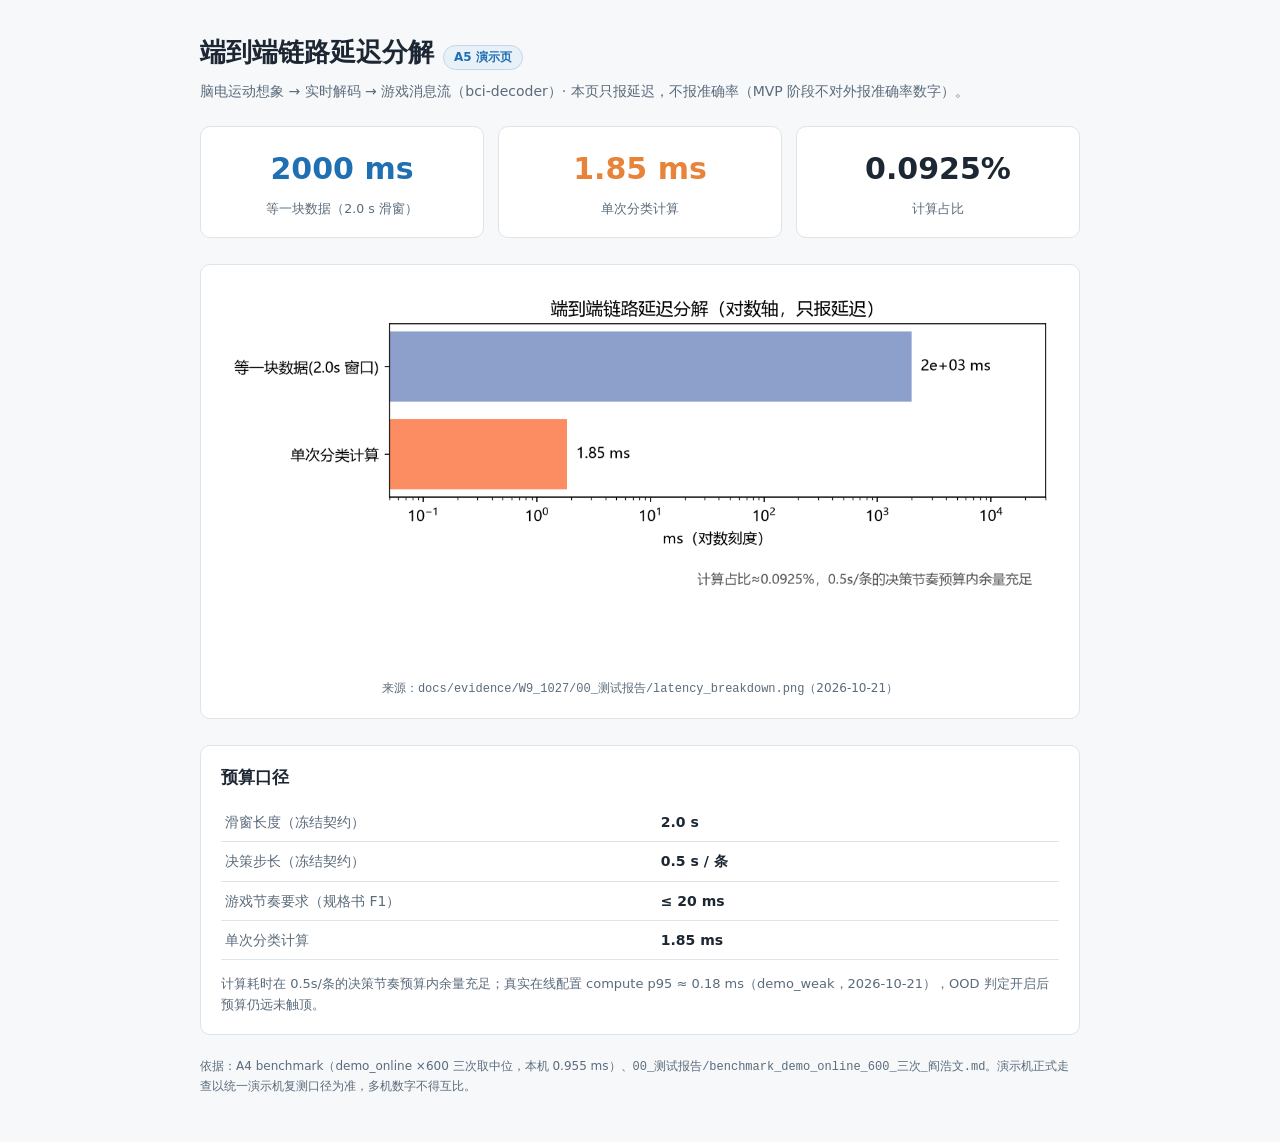
==== docs/evidence/W9_1027/01_延迟/A5_延迟分解演示页.html @ 98ed27df "docs(evidence): A2 更新到 31/31（22 旧 + 9 OOD）+ 新增 A5 延迟分解演示页 - 解码端 pytest OOD31 证据：22 项既有基线 + 9 项 OOD（2" ====
<!DOCTYPE html>
<html lang="zh-CN">
<head>
<meta charset="UTF-8">
<meta name="viewport" content="width=device-width, initial-scale=1.0">
<title>A5 延迟分解演示页 · 脑电运动想象实时解码</title>
<style>
  :root { --blue:#1f6fb2; --orange:#e8833a; --ink:#1c2733; --muted:#5b6b7b; --bg:#f6f8fa; --line:#dde4ea; }
  * { margin:0; padding:0; box-sizing:border-box; }
  body { font-family:"Microsoft YaHei","PingFang SC",system-ui,sans-serif; background:var(--bg); color:var(--ink); line-height:1.6; padding:32px 20px 48px; }
  .wrap { max-width:880px; margin:0 auto; }
  header { margin-bottom:24px; }
  h1 { font-size:26px; font-weight:700; }
  .sub { color:var(--muted); margin-top:6px; font-size:14px; }
  .cards { display:grid; grid-template-columns:repeat(3,1fr); gap:14px; margin-bottom:26px; }
  .card { background:#fff; border:1px solid var(--line); border-radius:10px; padding:18px 16px; text-align:center; }
  .card .num { font-size:30px; font-weight:700; }
  .card .lbl { font-size:12.5px; color:var(--muted); margin-top:6px; }
  .card:nth-child(1) .num { color:var(--blue); }
  .card:nth-child(2) .num { color:var(--orange); }
  .card:nth-child(3) .num { color:var(--ink); }
  figure { background:#fff; border:1px solid var(--line); border-radius:10px; padding:18px; margin-bottom:26px; text-align:center; }
  figure img { max-width:100%; height:auto; }
  figcaption { font-size:12px; color:var(--muted); margin-top:10px; }
  .budget { background:#fff; border:1px solid var(--line); border-radius:10px; padding:18px 20px; }
  .budget h2 { font-size:17px; margin-bottom:12px; }
  table { width:100%; border-collapse:collapse; font-size:14px; }
  td { padding:8px 4px; border-bottom:1px solid var(--line); }
  td:first-child { color:var(--muted); width:52%; }
  td:last-child { font-weight:600; }
  .note { margin-top:14px; font-size:13px; color:var(--muted); }
  footer { margin-top:22px; font-size:12px; color:var(--muted); }
  .badge { display:inline-block; background:#e8f0f8; color:var(--blue); border:1px solid #c3d6ea; border-radius:999px; padding:2px 10px; font-size:12px; }
</style>
</head>
<body>
<div class="wrap">
  <header>
    <h1>端到端链路延迟分解 <span class="badge">A5 演示页</span></h1>
    <p class="sub">脑电运动想象 → 实时解码 → 游戏消息流（bci-decoder）· 本页只报延迟，不报准确率（MVP 阶段不对外报准确率数字）。</p>
  </header>

  <section class="cards">
    <div class="card"><div class="num">2000 ms</div><div class="lbl">等一块数据（2.0 s 滑窗）</div></div>
    <div class="card"><div class="num">1.85 ms</div><div class="lbl">单次分类计算</div></div>
    <div class="card"><div class="num">0.0925%</div><div class="lbl">计算占比</div></div>
  </section>

  <figure>
    <img src="[data-uri]" alt="端到端链路延迟分解（对数轴，只报延迟）">
    <figcaption>来源：<code>docs/evidence/W9_1027/00_测试报告/latency_breakdown.png</code>（2026-10-21）</figcaption>
  </figure>

  <section class="budget">
    <h2>预算口径</h2>
    <table>
      <tr><td>滑窗长度（冻结契约）</td><td>2.0 s</td></tr>
      <tr><td>决策步长（冻结契约）</td><td>0.5 s / 条</td></tr>
      <tr><td>游戏节奏要求（规格书 F1）</td><td>≤ 20 ms</td></tr>
      <tr><td>单次分类计算</td><td>1.85 ms</td></tr>
    </table>
    <p class="note">计算耗时在 0.5s/条的决策节奏预算内余量充足；真实在线配置 compute p95 ≈ 0.18 ms（demo_weak，2026-10-21），OOD 判定开启后预算仍远未触顶。</p>
  </section>

  <footer>依据：A4 benchmark（demo_online ×600 三次取中位，本机 0.955 ms）、<code>00_测试报告/benchmark_demo_online_600_三次_阎浩文.md</code>。演示机正式走查以统一演示机复测口径为准，多机数字不得互比。</footer>
</div>
</body>
</html>
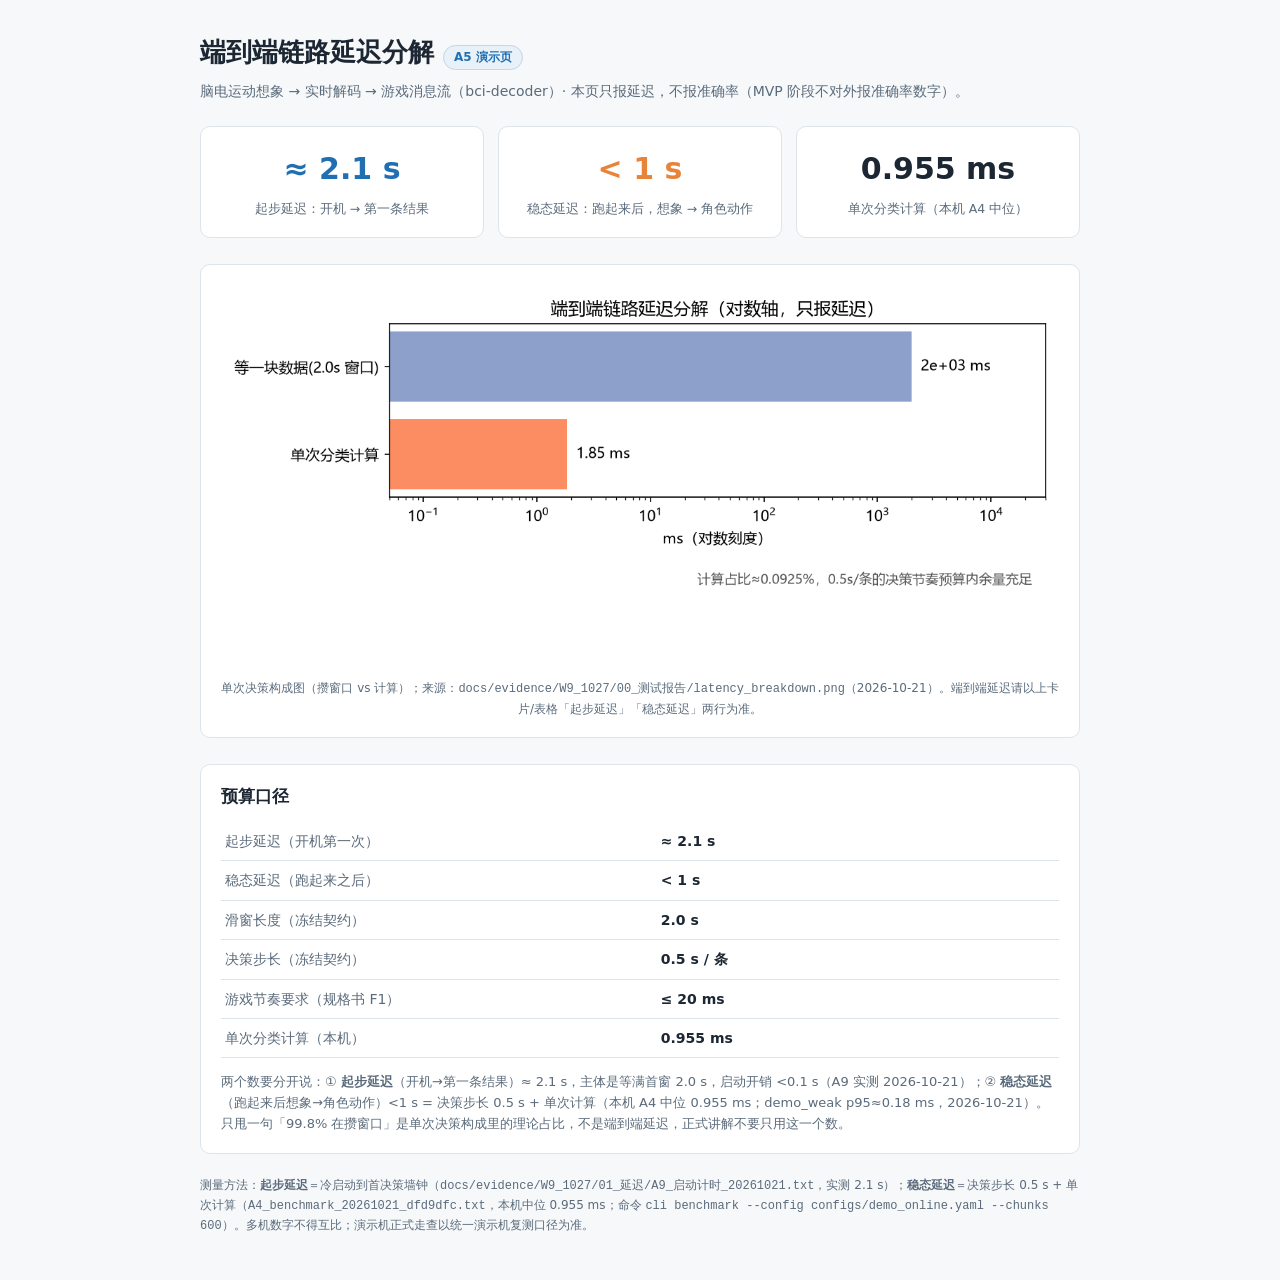
==== commit 42035bd3: "docs(evidence): A5 延迟演示页补「起步延迟/稳态延迟」两行口径（延迟分歧消除）" ====
--- a/docs/evidence/W9_1027/01_延迟/A5_延迟分解演示页.html
+++ b/docs/evidence/W9_1027/01_延迟/A5_延迟分解演示页.html
@@ -41,28 +41,30 @@
   </header>
 
   <section class="cards">
-    <div class="card"><div class="num">2000 ms</div><div class="lbl">等一块数据（2.0 s 滑窗）</div></div>
-    <div class="card"><div class="num">1.85 ms</div><div class="lbl">单次分类计算</div></div>
-    <div class="card"><div class="num">0.0925%</div><div class="lbl">计算占比</div></div>
+    <div class="card"><div class="num">≈ 2.1 s</div><div class="lbl">起步延迟：开机 → 第一条结果</div></div>
+    <div class="card"><div class="num">&lt; 1 s</div><div class="lbl">稳态延迟：跑起来后，想象 → 角色动作</div></div>
+    <div class="card"><div class="num">0.955 ms</div><div class="lbl">单次分类计算（本机 A4 中位）</div></div>
   </section>
 
   <figure>
     <img src="[data-uri]" alt="端到端链路延迟分解（对数轴，只报延迟）">
-    <figcaption>来源：<code>docs/evidence/W9_1027/00_测试报告/latency_breakdown.png</code>（2026-10-21）</figcaption>
+    <figcaption>单次决策构成图（攒窗口 vs 计算）；来源：<code>docs/evidence/W9_1027/00_测试报告/latency_breakdown.png</code>（2026-10-21）。端到端延迟请以上卡片/表格「起步延迟」「稳态延迟」两行为准。</figcaption>
   </figure>
 
   <section class="budget">
     <h2>预算口径</h2>
     <table>
+      <tr><td>起步延迟（开机第一次）</td><td>≈ 2.1 s</td></tr>
+      <tr><td>稳态延迟（跑起来之后）</td><td>&lt; 1 s</td></tr>
       <tr><td>滑窗长度（冻结契约）</td><td>2.0 s</td></tr>
       <tr><td>决策步长（冻结契约）</td><td>0.5 s / 条</td></tr>
       <tr><td>游戏节奏要求（规格书 F1）</td><td>≤ 20 ms</td></tr>
-      <tr><td>单次分类计算</td><td>1.85 ms</td></tr>
+      <tr><td>单次分类计算（本机）</td><td>0.955 ms</td></tr>
     </table>
-    <p class="note">计算耗时在 0.5s/条的决策节奏预算内余量充足；真实在线配置 compute p95 ≈ 0.18 ms（demo_weak，2026-10-21），OOD 判定开启后预算仍远未触顶。</p>
+    <p class="note">两个数要分开说：① <b>起步延迟</b>（开机→第一条结果）≈ 2.1 s，主体是等满首窗 2.0 s，启动开销 &lt;0.1 s（A9 实测 2026-10-21）；② <b>稳态延迟</b>（跑起来后想象→角色动作）&lt;1 s = 决策步长 0.5 s + 单次计算（本机 A4 中位 0.955 ms；demo_weak p95≈0.18 ms，2026-10-21）。只甩一句「99.8% 在攒窗口」是单次决策构成里的理论占比，不是端到端延迟，正式讲解不要只用这一个数。</p>
   </section>
 
-  <footer>依据：A4 benchmark（demo_online ×600 三次取中位，本机 0.955 ms）、<code>00_测试报告/benchmark_demo_online_600_三次_阎浩文.md</code>。演示机正式走查以统一演示机复测口径为准，多机数字不得互比。</footer>
+  <footer>测量方法：<b>起步延迟</b>＝冷启动到首决策墙钟（<code>docs/evidence/W9_1027/01_延迟/A9_启动计时_20261021.txt</code>，实测 2.1 s）；<b>稳态延迟</b>＝决策步长 0.5 s + 单次计算（<code>A4_benchmark_20261021_dfd9dfc.txt</code>，本机中位 0.955 ms；命令 <code>cli benchmark --config configs/demo_online.yaml --chunks 600</code>）。多机数字不得互比；演示机正式走查以统一演示机复测口径为准。</footer>
 </div>
 </body>
 </html>
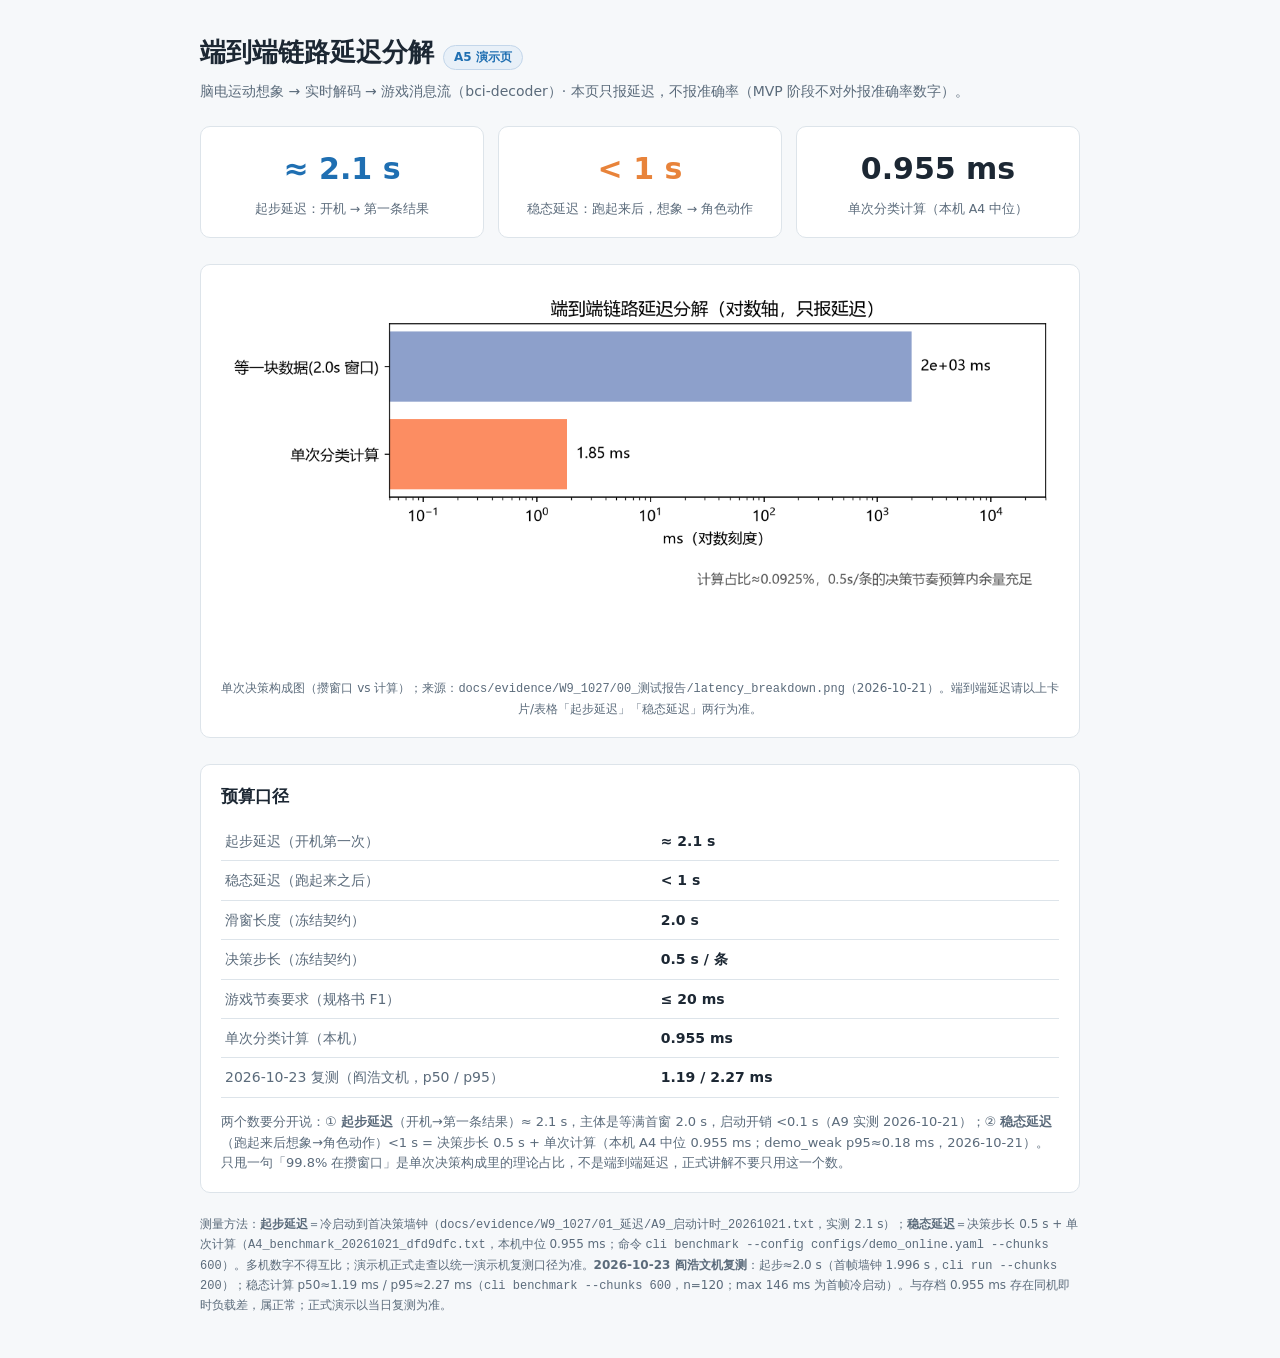
==== commit 77f95108: "docs(A5/A9): 阎浩文演示机复测落档——A9 修正 --chunks 命令口径并重写为 UTF-8、A5 页面追加 2026-10-23 复测行、新增 A5 预核对底稿(8/8+复测档)" ====
--- a/docs/evidence/W9_1027/01_延迟/A5_延迟分解演示页.html
+++ b/docs/evidence/W9_1027/01_延迟/A5_延迟分解演示页.html
@@ -60,11 +60,12 @@
       <tr><td>决策步长（冻结契约）</td><td>0.5 s / 条</td></tr>
       <tr><td>游戏节奏要求（规格书 F1）</td><td>≤ 20 ms</td></tr>
       <tr><td>单次分类计算（本机）</td><td>0.955 ms</td></tr>
+      <tr><td>2026-10-23 复测（阎浩文机，p50 / p95）</td><td>1.19 / 2.27 ms</td></tr>
     </table>
     <p class="note">两个数要分开说：① <b>起步延迟</b>（开机→第一条结果）≈ 2.1 s，主体是等满首窗 2.0 s，启动开销 &lt;0.1 s（A9 实测 2026-10-21）；② <b>稳态延迟</b>（跑起来后想象→角色动作）&lt;1 s = 决策步长 0.5 s + 单次计算（本机 A4 中位 0.955 ms；demo_weak p95≈0.18 ms，2026-10-21）。只甩一句「99.8% 在攒窗口」是单次决策构成里的理论占比，不是端到端延迟，正式讲解不要只用这一个数。</p>
   </section>
 
-  <footer>测量方法：<b>起步延迟</b>＝冷启动到首决策墙钟（<code>docs/evidence/W9_1027/01_延迟/A9_启动计时_20261021.txt</code>，实测 2.1 s）；<b>稳态延迟</b>＝决策步长 0.5 s + 单次计算（<code>A4_benchmark_20261021_dfd9dfc.txt</code>，本机中位 0.955 ms；命令 <code>cli benchmark --config configs/demo_online.yaml --chunks 600</code>）。多机数字不得互比；演示机正式走查以统一演示机复测口径为准。</footer>
+  <footer>测量方法：<b>起步延迟</b>＝冷启动到首决策墙钟（<code>docs/evidence/W9_1027/01_延迟/A9_启动计时_20261021.txt</code>，实测 2.1 s）；<b>稳态延迟</b>＝决策步长 0.5 s + 单次计算（<code>A4_benchmark_20261021_dfd9dfc.txt</code>，本机中位 0.955 ms；命令 <code>cli benchmark --config configs/demo_online.yaml --chunks 600</code>）。多机数字不得互比；演示机正式走查以统一演示机复测口径为准。<strong>2026-10-23 阎浩文机复测</strong>：起步≈2.0 s（首帧墙钟 1.996 s，<code>cli run --chunks 200</code>）；稳态计算 p50≈1.19 ms / p95≈2.27 ms（<code>cli benchmark --chunks 600</code>，n=120；max 146 ms 为首帧冷启动）。与存档 0.955 ms 存在同机即时负载差，属正常；正式演示以当日复测为准。</footer>
 </div>
 </body>
 </html>
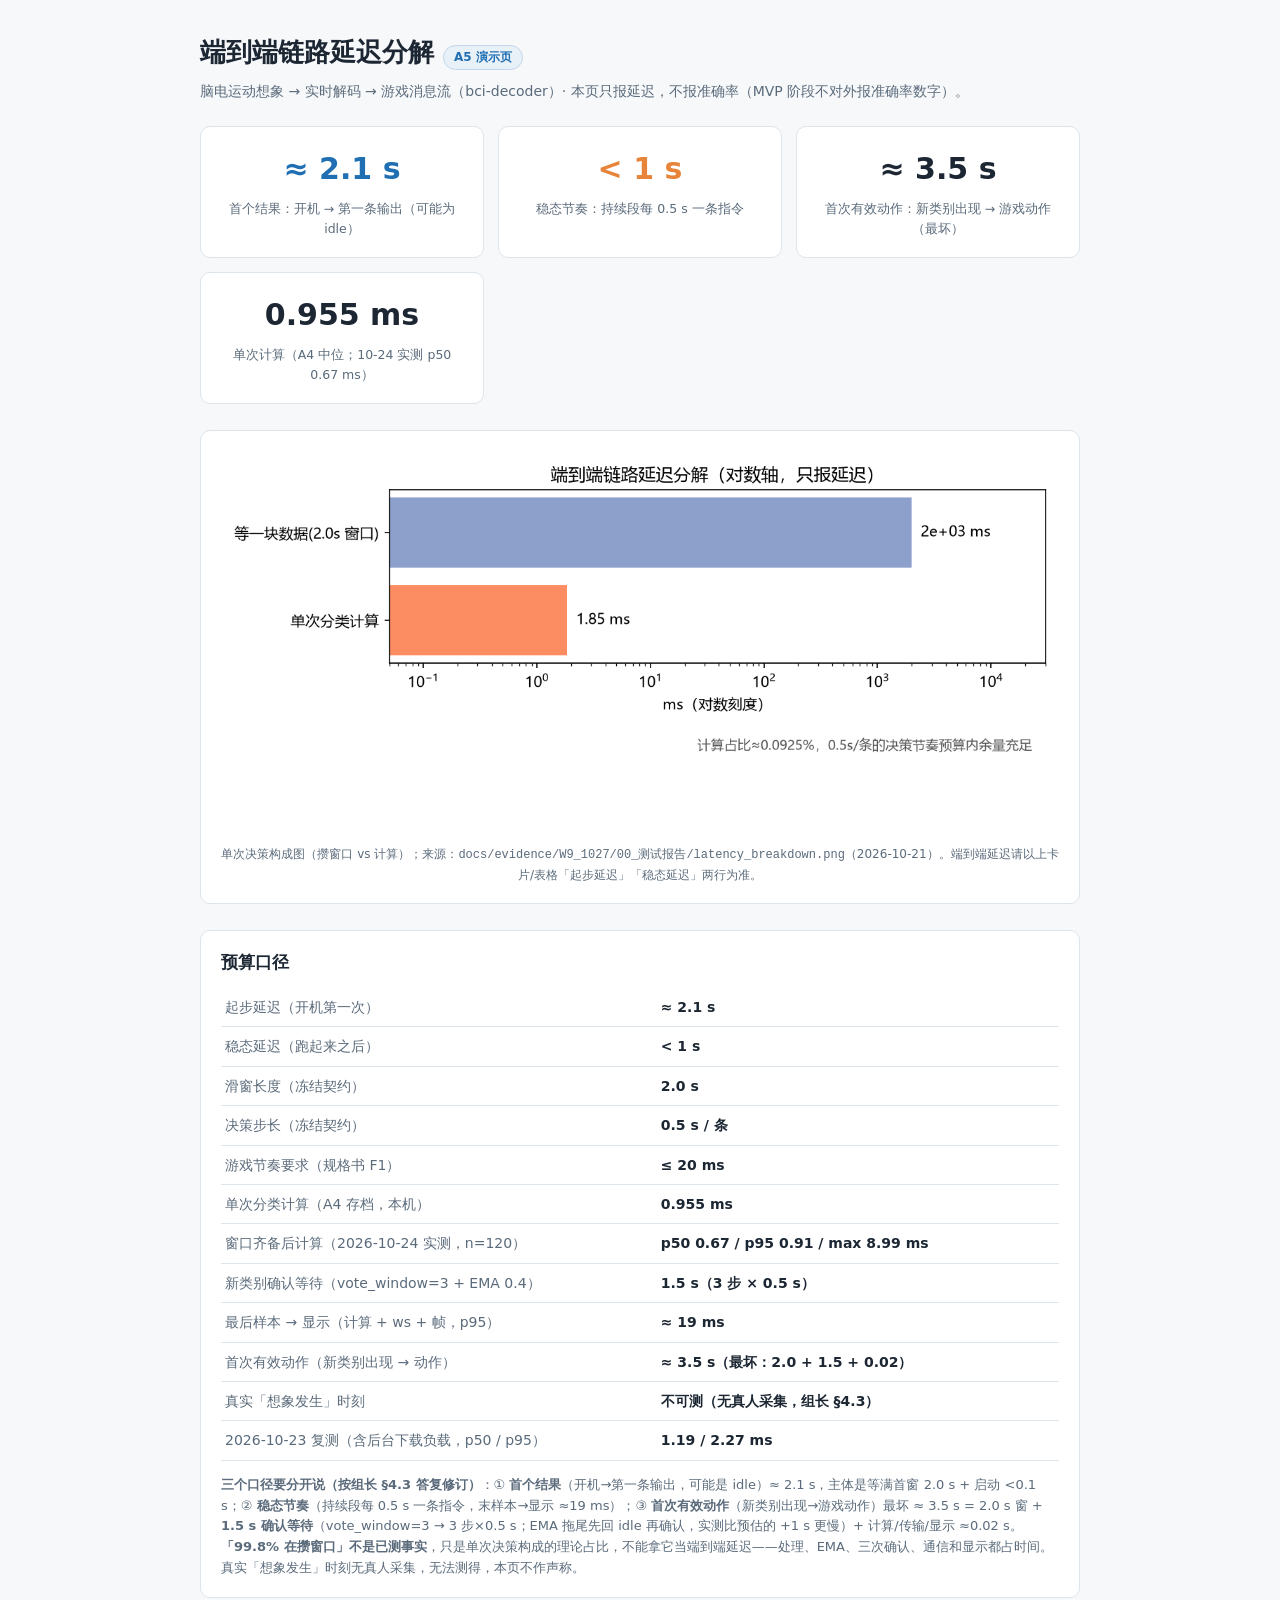
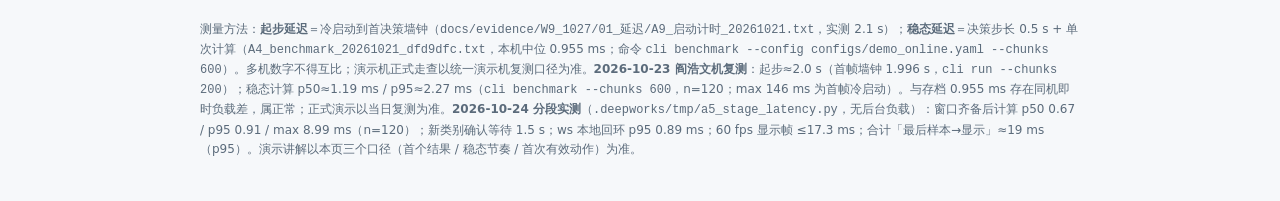
==== commit 2256814b: "docs(A5): 按组长§4.3四点重测并改页面（首次有效动作≈3.5s、确认1.5s、末样本→显示≈19ms、想象时刻不可测）" ====
--- a/docs/evidence/W9_1027/01_延迟/A5_延迟分解演示页.html
+++ b/docs/evidence/W9_1027/01_延迟/A5_延迟分解演示页.html
@@ -41,9 +41,10 @@
   </header>
 
   <section class="cards">
-    <div class="card"><div class="num">≈ 2.1 s</div><div class="lbl">起步延迟：开机 → 第一条结果</div></div>
-    <div class="card"><div class="num">&lt; 1 s</div><div class="lbl">稳态延迟：跑起来后，想象 → 角色动作</div></div>
-    <div class="card"><div class="num">0.955 ms</div><div class="lbl">单次分类计算（本机 A4 中位）</div></div>
+    <div class="card"><div class="num">≈ 2.1 s</div><div class="lbl">首个结果：开机 → 第一条输出（可能为 idle）</div></div>
+    <div class="card"><div class="num">&lt; 1 s</div><div class="lbl">稳态节奏：持续段每 0.5 s 一条指令</div></div>
+    <div class="card"><div class="num">≈ 3.5 s</div><div class="lbl">首次有效动作：新类别出现 → 游戏动作（最坏）</div></div>
+    <div class="card"><div class="num">0.955 ms</div><div class="lbl">单次计算（A4 中位；10-24 实测 p50 0.67 ms）</div></div>
   </section>
 
   <figure>
@@ -59,13 +60,18 @@
       <tr><td>滑窗长度（冻结契约）</td><td>2.0 s</td></tr>
       <tr><td>决策步长（冻结契约）</td><td>0.5 s / 条</td></tr>
       <tr><td>游戏节奏要求（规格书 F1）</td><td>≤ 20 ms</td></tr>
-      <tr><td>单次分类计算（本机）</td><td>0.955 ms</td></tr>
-      <tr><td>2026-10-23 复测（阎浩文机，p50 / p95）</td><td>1.19 / 2.27 ms</td></tr>
+      <tr><td>单次分类计算（A4 存档，本机）</td><td>0.955 ms</td></tr>
+      <tr><td>窗口齐备后计算（2026-10-24 实测，n=120）</td><td>p50 0.67 / p95 0.91 / max 8.99 ms</td></tr>
+      <tr><td>新类别确认等待（vote_window=3 + EMA 0.4）</td><td>1.5 s（3 步 × 0.5 s）</td></tr>
+      <tr><td>最后样本 → 显示（计算 + ws + 帧，p95）</td><td>≈ 19 ms</td></tr>
+      <tr><td>首次有效动作（新类别出现 → 动作）</td><td>≈ 3.5 s（最坏：2.0 + 1.5 + 0.02）</td></tr>
+      <tr><td>真实「想象发生」时刻</td><td>不可测（无真人采集，组长 §4.3）</td></tr>
+      <tr><td>2026-10-23 复测（含后台下载负载，p50 / p95）</td><td>1.19 / 2.27 ms</td></tr>
     </table>
-    <p class="note">两个数要分开说：① <b>起步延迟</b>（开机→第一条结果）≈ 2.1 s，主体是等满首窗 2.0 s，启动开销 &lt;0.1 s（A9 实测 2026-10-21）；② <b>稳态延迟</b>（跑起来后想象→角色动作）&lt;1 s = 决策步长 0.5 s + 单次计算（本机 A4 中位 0.955 ms；demo_weak p95≈0.18 ms，2026-10-21）。只甩一句「99.8% 在攒窗口」是单次决策构成里的理论占比，不是端到端延迟，正式讲解不要只用这一个数。</p>
+    <p class="note"><b>三个口径要分开说（按组长 §4.3 答复修订）</b>：① <b>首个结果</b>（开机→第一条输出，可能是 idle）≈ 2.1 s，主体是等满首窗 2.0 s + 启动 &lt;0.1 s；② <b>稳态节奏</b>（持续段每 0.5 s 一条指令，末样本→显示 ≈19 ms）；③ <b>首次有效动作</b>（新类别出现→游戏动作）最坏 ≈ 3.5 s = 2.0 s 窗 + <b>1.5 s 确认等待</b>（vote_window=3 → 3 步×0.5 s；EMA 拖尾先回 idle 再确认，实测比预估的 +1 s 更慢）+ 计算/传输/显示 ≈0.02 s。<b>「99.8% 在攒窗口」不是已测事实</b>，只是单次决策构成的理论占比，不能拿它当端到端延迟——处理、EMA、三次确认、通信和显示都占时间。真实「想象发生」时刻无真人采集，无法测得，本页不作声称。</p>
   </section>
 
-  <footer>测量方法：<b>起步延迟</b>＝冷启动到首决策墙钟（<code>docs/evidence/W9_1027/01_延迟/A9_启动计时_20261021.txt</code>，实测 2.1 s）；<b>稳态延迟</b>＝决策步长 0.5 s + 单次计算（<code>A4_benchmark_20261021_dfd9dfc.txt</code>，本机中位 0.955 ms；命令 <code>cli benchmark --config configs/demo_online.yaml --chunks 600</code>）。多机数字不得互比；演示机正式走查以统一演示机复测口径为准。<strong>2026-10-23 阎浩文机复测</strong>：起步≈2.0 s（首帧墙钟 1.996 s，<code>cli run --chunks 200</code>）；稳态计算 p50≈1.19 ms / p95≈2.27 ms（<code>cli benchmark --chunks 600</code>，n=120；max 146 ms 为首帧冷启动）。与存档 0.955 ms 存在同机即时负载差，属正常；正式演示以当日复测为准。</footer>
+  <footer>测量方法：<b>起步延迟</b>＝冷启动到首决策墙钟（<code>docs/evidence/W9_1027/01_延迟/A9_启动计时_20261021.txt</code>，实测 2.1 s）；<b>稳态延迟</b>＝决策步长 0.5 s + 单次计算（<code>A4_benchmark_20261021_dfd9dfc.txt</code>，本机中位 0.955 ms；命令 <code>cli benchmark --config configs/demo_online.yaml --chunks 600</code>）。多机数字不得互比；演示机正式走查以统一演示机复测口径为准。<strong>2026-10-23 阎浩文机复测</strong>：起步≈2.0 s（首帧墙钟 1.996 s，<code>cli run --chunks 200</code>）；稳态计算 p50≈1.19 ms / p95≈2.27 ms（<code>cli benchmark --chunks 600</code>，n=120；max 146 ms 为首帧冷启动）。与存档 0.955 ms 存在同机即时负载差，属正常；正式演示以当日复测为准。<strong>2026-10-24 分段实测</strong>（<code>.deepworks/tmp/a5_stage_latency.py</code>，无后台负载）：窗口齐备后计算 p50 0.67 / p95 0.91 / max 8.99 ms（n=120）；新类别确认等待 1.5 s；ws 本地回环 p95 0.89 ms；60 fps 显示帧 ≤17.3 ms；合计「最后样本→显示」≈19 ms（p95）。演示讲解以本页三个口径（首个结果 / 稳态节奏 / 首次有效动作）为准。</footer>
 </div>
 </body>
 </html>
